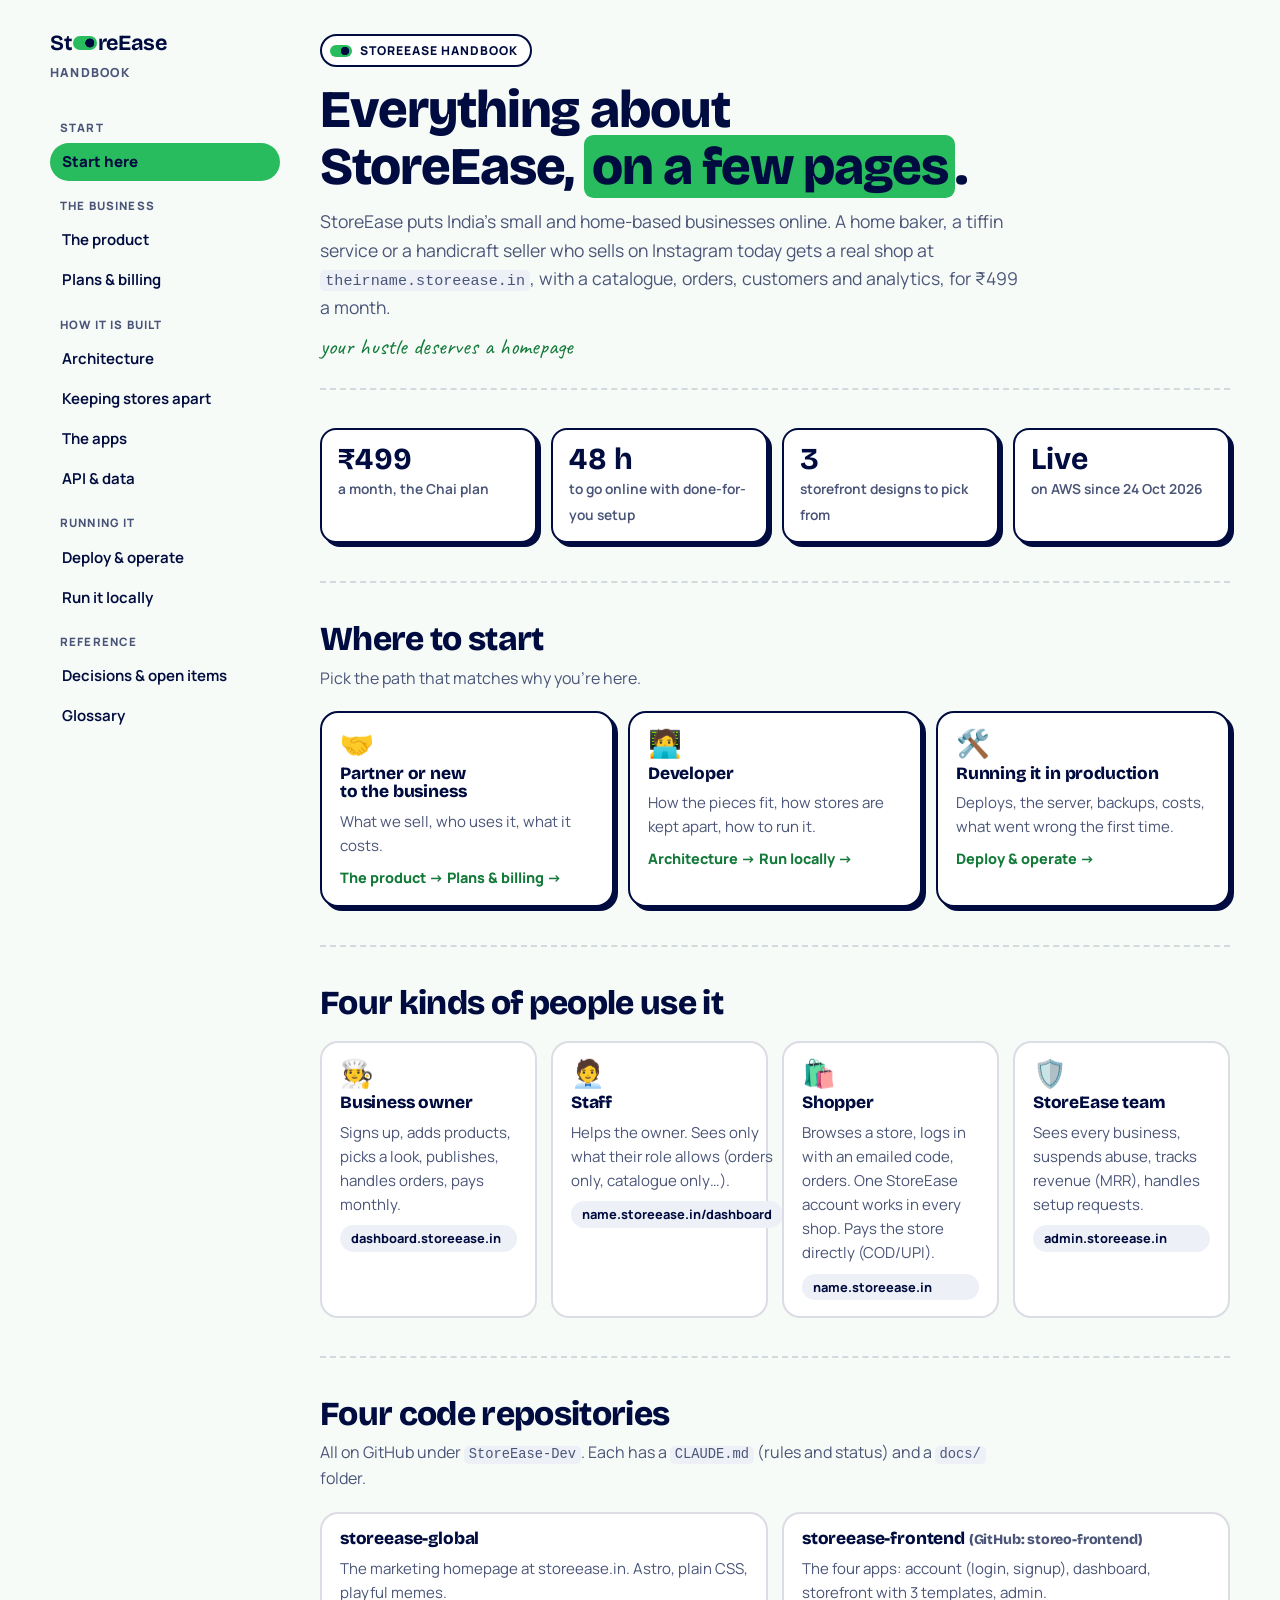
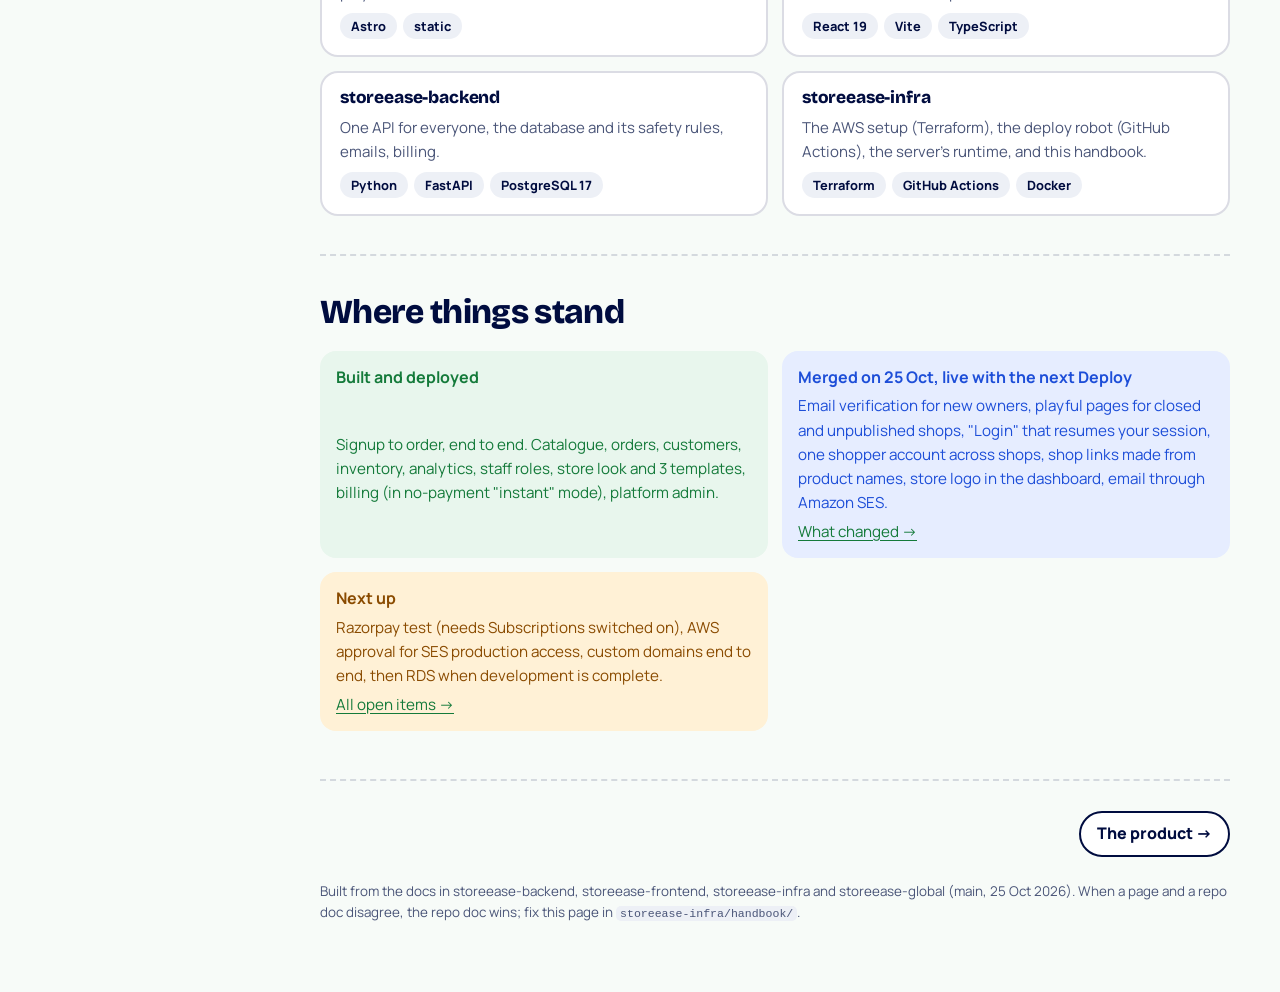
==== index.html @ 4b49fdd0 "StoreEase handbook for GitHub Pages" ====
<!doctype html>
<html lang="en-IN">
<head>
<meta name="robots" content="noindex, nofollow">
<meta charset="utf-8">
<meta name="viewport" content="width=device-width, initial-scale=1, viewport-fit=cover">
<title>StoreEase Handbook</title>
<meta name="claude:viewport-fit-sides" content="cover">
<link rel="preconnect" href="https://fonts.googleapis.com"><link rel="stylesheet" href="https://fonts.googleapis.com/css2?family=Bricolage+Grotesque:opsz,wght@12..96,800&family=Manrope:wght@400;500;600;700;800&family=Caveat:wght@700&display=swap">
<link rel="stylesheet" href="assets/handbook.css">
</head>
<body>
<div class="frame">
<aside class="side">
<a class="brand" href="index.html"><b>St<i></i>reEase</b><span>Handbook</span></a>
<nav class="nav" aria-label="Handbook pages">
<div class="grp">Start</div>
<a href="index.html" aria-current="page">Start here</a>
<div class="grp">The business</div>
<a href="product.html">The product</a>
<a href="pricing.html">Plans & billing</a>
<div class="grp">How it is built</div>
<a href="architecture.html">Architecture</a>
<a href="tenancy.html">Keeping stores apart</a>
<a href="apps.html">The apps</a>
<a href="backend.html">API & data</a>
<div class="grp">Running it</div>
<a href="deploy.html">Deploy & operate</a>
<a href="local.html">Run it locally</a>
<div class="grp">Reference</div>
<a href="decisions.html">Decisions & open items</a>
<a href="glossary.html">Glossary</a>
</nav>
</aside>
<main>
<header class="top">
  <span class="eyebrow">StoreEase handbook</span>
  <h1>Everything about StoreEase, <span class="hl">on a few pages</span>.</h1>
  <p class="lead">StoreEase puts India's small and home-based businesses online. A home baker, a tiffin service or a handicraft seller who sells on Instagram today gets a real shop at <code>theirname.storeease.in</code>, with a catalogue, orders, customers and analytics, for ₹499 a month.</p>
  <p class="script" style="margin-top:14px">your hustle deserves a homepage</p>
</header>

<section>
  <div class="grid g4">
    <div class="stat"><b>₹499</b><span>a month, the Chai plan</span></div>
    <div class="stat"><b>48 h</b><span>to go online with done-for-you setup</span></div>
    <div class="stat"><b>3</b><span>storefront designs to pick from</span></div>
    <div class="stat"><b>Live</b><span>on AWS since 24 Oct 2026</span></div>
  </div>
</section>

<section>
  <div class="sec-head"><h2>Where to start</h2><p>Pick the path that matches why you're here.</p></div>
  <div class="grid g3">
    <a class="card bold" href="product.html"><span class="ic">🤝</span><h3>Partner or new to the business</h3><p>What we sell, who uses it, what it costs.</p><span class="go">The product → Plans &amp; billing →</span></a>
    <a class="card bold" href="architecture.html"><span class="ic">🧑‍💻</span><h3>Developer</h3><p>How the pieces fit, how stores are kept apart, how to run it.</p><span class="go">Architecture → Run locally →</span></a>
    <a class="card bold" href="deploy.html"><span class="ic">🛠️</span><h3>Running it in production</h3><p>Deploys, the server, backups, costs, what went wrong the first time.</p><span class="go">Deploy &amp; operate →</span></a>
  </div>
</section>

<section>
  <div class="sec-head"><h2>Four kinds of people use it</h2></div>
  <div class="grid g4">
    <div class="card"><span class="ic">🧑‍🍳</span><h3>Business owner</h3><p>Signs up, adds products, picks a look, publishes, handles orders, pays monthly.</p><span class="chip">dashboard.storeease.in</span></div>
    <div class="card"><span class="ic">🧑‍💼</span><h3>Staff</h3><p>Helps the owner. Sees only what their role allows (orders only, catalogue only…).</p><span class="chip">name.storeease.in/dashboard</span></div>
    <div class="card"><span class="ic">🛍️</span><h3>Shopper</h3><p>Browses a store, logs in with an emailed code, orders. One StoreEase account works in every shop. Pays the store directly (COD/UPI).</p><span class="chip">name.storeease.in</span></div>
    <div class="card"><span class="ic">🛡️</span><h3>StoreEase team</h3><p>Sees every business, suspends abuse, tracks revenue (MRR), handles setup requests.</p><span class="chip">admin.storeease.in</span></div>
  </div>
</section>

<section>
  <div class="sec-head"><h2>Four code repositories</h2><p>All on GitHub under <code>StoreEase-Dev</code>. Each has a <code>CLAUDE.md</code> (rules and status) and a <code>docs/</code> folder.</p></div>
  <div class="grid g2">
    <div class="card"><h3>storeease-global</h3><p>The marketing homepage at storeease.in. Astro, plain CSS, playful memes.</p><div class="chips"><span class="chip">Astro</span><span class="chip">static</span></div></div>
    <div class="card"><h3>storeease-frontend <span class="muted small">(GitHub: storeo-frontend)</span></h3><p>The four apps: account (login, signup), dashboard, storefront with 3 templates, admin.</p><div class="chips"><span class="chip">React 19</span><span class="chip">Vite</span><span class="chip">TypeScript</span></div></div>
    <div class="card"><h3>storeease-backend</h3><p>One API for everyone, the database and its safety rules, emails, billing.</p><div class="chips"><span class="chip">Python</span><span class="chip">FastAPI</span><span class="chip">PostgreSQL 17</span></div></div>
    <div class="card"><h3>storeease-infra</h3><p>The AWS setup (Terraform), the deploy robot (GitHub Actions), the server's runtime, and this handbook.</p><div class="chips"><span class="chip">Terraform</span><span class="chip">GitHub Actions</span><span class="chip">Docker</span></div></div>
  </div>
</section>

<section>
  <div class="sec-head"><h2>Where things stand</h2></div>
  <div class="grid g2">
    <div class="callout ok"><b>Built and deployed</b>Signup to order, end to end. Catalogue, orders, customers, inventory, analytics, staff roles, store look and 3 templates, billing (in no-payment "instant" mode), platform admin.</div>
    <div class="callout info"><b>Merged on 25 Oct, live with the next Deploy</b>Email verification for new owners, playful pages for closed and unpublished shops, "Login" that resumes your session, one shopper account across shops, shop links made from product names, store logo in the dashboard, email through Amazon SES. <a href="decisions.html">What changed &rarr;</a></div>
    <div class="callout warn"><b>Next up</b>Razorpay test (needs Subscriptions switched on), AWS approval for SES production access, custom domains end to end, then RDS when development is complete. <a href="decisions.html">All open items →</a></div>
  </div>
</section>

<nav class="pager" aria-label="Next and previous page"><span></span><a href="product.html">The product →</a></nav>
<footer class="foot">Built from the docs in storeease-backend, storeease-frontend, storeease-infra and storeease-global (main, 25 Oct 2026). When a page and a repo doc disagree, the repo doc wins; fix this page in <code>storeease-infra/handbook/</code>.</footer>
</main>
</div>
</body>
</html>
---- assets/handbook.css ----
/* StoreEase Handbook. Layout: sticky page list on the left (top strip on phones), one reading column.
   Brand tokens copied from storeease-global/src/styles/tokens.css: ink, live green, mint, frost.
   Type: Bricolage Grotesque 800 (display), Manrope (body), Caveat (one accent line per page). */
:root{
  --ink:#000c3f; --green:#28bc5e; --green-text:#147a3a; --mint:#5fd37f;
  --bg:#f7fbf8; --paper:#ffffff; --fg:#000c3f; --muted:#4a5578; --line:rgb(0 12 63 / .14);
  --tint:#e8f6ed; --chip:#edf0f6; --shadow:#000c3f;
  --warn:#8a4b00; --warn-tint:#fff1d6; --danger:#b42318; --danger-tint:#fde8e6; --info:#1d4ed8; --info-tint:#e6edff;
  --font-display:'Bricolage Grotesque','Manrope',system-ui,sans-serif;
  --font-body:'Manrope',system-ui,-apple-system,'Segoe UI',sans-serif;
  --font-script:'Caveat','Segoe Print',cursive;
  --mono:ui-monospace,'Cascadia Mono',Consolas,monospace;
  color-scheme:light;
}
@media (prefers-color-scheme: dark){:root:not([data-theme="light"]){
  --bg:#050c2b; --paper:#0d1640; --fg:#eef4f0; --muted:#a9b3d1; --line:rgb(238 244 240 / .16);
  --tint:#0f3322; --chip:#1a2452; --shadow:#000000; --green-text:#5fd37f;
  --warn:#ffc46b; --warn-tint:#3a2a0c; --danger:#ff8a80; --danger-tint:#3d1512; --info:#93b0ff; --info-tint:#16245a; color-scheme:dark}}
:root[data-theme="dark"]{
  --bg:#050c2b; --paper:#0d1640; --fg:#eef4f0; --muted:#a9b3d1; --line:rgb(238 244 240 / .16);
  --tint:#0f3322; --chip:#1a2452; --shadow:#000000; --green-text:#5fd37f;
  --warn:#ffc46b; --warn-tint:#3a2a0c; --danger:#ff8a80; --danger-tint:#3d1512; --info:#93b0ff; --info-tint:#16245a; color-scheme:dark}

*{box-sizing:border-box}
html{scroll-padding-top:72px}
body{margin:0;background:var(--bg);color:var(--fg);font-family:var(--font-body);font-size:16px;line-height:1.6;
  padding-left:max(16px,env(safe-area-inset-left,0px));padding-right:max(16px,env(safe-area-inset-right,0px))}
h1,h2,h3{font-family:var(--font-display);font-weight:800;letter-spacing:-.02em;line-height:1.08;text-wrap:balance;margin:0}
h1{font-size:clamp(2rem,1.3rem + 3vw,3.3rem)}
h2{font-size:clamp(1.5rem,1.15rem + 1.4vw,2.1rem)}
h3{font-size:1.08rem;letter-spacing:-.01em}
p{margin:0}
a{color:var(--green-text);text-underline-offset:3px}
code{font-family:var(--mono);font-size:.86em;background:var(--chip);padding:.1em .35em;border-radius:5px;overflow-wrap:anywhere}
pre{margin:0;background:var(--chip);border-radius:12px;padding:12px 14px;overflow-x:auto;font-family:var(--mono);font-size:.84rem;line-height:1.55}
pre code{background:none;padding:0}
:focus-visible{outline:3px solid var(--info);outline-offset:2px;border-radius:6px}

/* frame */
.frame{max-width:1180px;margin:0 auto;display:grid;grid-template-columns:230px minmax(0,1fr);gap:40px}
.side{position:sticky;top:0;align-self:start;height:100vh;overflow-y:auto;padding-block:26px 30px}
.brand{display:flex;flex-direction:column;gap:2px;text-decoration:none;color:var(--fg);margin-bottom:22px}
.brand b{font-family:var(--font-display);font-size:1.35rem;letter-spacing:-.02em}
.brand b i{font-style:normal;display:inline-block;width:1.15em;height:.62em;border-radius:999px;background:var(--green) radial-gradient(circle at 70% 50%,var(--ink) 0 .2em,transparent .22em);vertical-align:.02em;margin:0 .02em}
.brand span{font-size:.78rem;font-weight:800;letter-spacing:.1em;text-transform:uppercase;color:var(--muted)}
.nav{display:grid;gap:2px}
.nav .grp{font-size:.72rem;font-weight:800;letter-spacing:.1em;text-transform:uppercase;color:var(--muted);margin:14px 0 4px 10px}
.nav a{display:block;text-decoration:none;color:var(--fg);font-weight:650;font-size:.94rem;padding:7px 12px;border-radius:999px}
.nav a:hover{background:var(--tint)}
.nav a[aria-current="page"]{background:var(--green);color:var(--ink);font-weight:800}
main{padding-block:34px 70px;min-width:0}
@media (max-width:980px){
  .frame{grid-template-columns:1fr;gap:0}
  .side{position:sticky;top:env(safe-area-inset-top,0px);height:auto;z-index:5;background:var(--bg);padding-block:10px;border-bottom:2px solid var(--line);
    display:flex;align-items:center;gap:14px;overflow-x:auto;scrollbar-width:none;margin-inline:calc(-1 * max(16px,env(safe-area-inset-left,0px)));padding-inline:16px}
  .brand{margin:0;flex:none}
  .brand span{display:none}
  .nav{display:flex;gap:6px;flex:none}
  .nav .grp{display:none}
  .nav a{white-space:nowrap;border:2px solid var(--line)}
  body::before{content:"";position:fixed;inset:0 0 auto;height:env(safe-area-inset-top,0px);z-index:10;background:var(--bg)}
}

/* page parts */
.eyebrow{display:inline-flex;align-items:center;gap:8px;padding:5px 12px 5px 8px;border:2px solid var(--fg);border-radius:999px;font-size:.76rem;font-weight:800;letter-spacing:.08em;text-transform:uppercase;background:var(--paper);margin-bottom:14px}
.eyebrow::before{content:"";width:22px;height:12px;border-radius:999px;background:var(--green) radial-gradient(circle at 15px 6px,var(--ink) 0 4px,transparent 4.5px)}
.hl{background:var(--green);color:var(--ink);padding:0 .14em;border-radius:.18em;-webkit-box-decoration-break:clone;box-decoration-break:clone}
.script{font-family:var(--font-script);color:var(--green-text);font-size:1.45em;line-height:1}
.lead{font-size:1.1rem;color:var(--muted);max-width:64ch;margin-top:12px}
.muted{color:var(--muted)}
.small{font-size:.88rem}
section{padding-block:38px;border-top:2px dashed var(--line)}
header.top{padding-bottom:30px}
.sec-head{display:grid;gap:8px;margin-bottom:20px;max-width:70ch}
.sec-head p{color:var(--muted)}
.prose{max-width:68ch;display:grid;gap:12px}
.prose ul{margin:0;padding-left:20px;display:grid;gap:6px}

/* grids & cards */
.grid{display:grid;gap:14px}
.g2{grid-template-columns:repeat(2,minmax(0,1fr))}
.g3{grid-template-columns:repeat(3,minmax(0,1fr))}
.g4{grid-template-columns:repeat(4,minmax(0,1fr))}
@media (max-width:860px){.g3,.g4{grid-template-columns:repeat(2,minmax(0,1fr))}}
@media (max-width:560px){.g2,.g3,.g4{grid-template-columns:1fr}}
.card{background:var(--paper);border:2px solid var(--line);border-radius:18px;padding:16px 18px;display:grid;gap:8px;align-content:start;min-width:0}
.card p,.card li{color:var(--muted);font-size:.94rem}
.card ul{margin:0;padding-left:18px;display:grid;gap:4px}
.card .ic{font-size:1.7rem;line-height:1}
.card.bold{border-color:var(--fg);box-shadow:4px 4px 0 var(--shadow)}
.card.green{background:var(--tint);border-color:var(--green-text)}
a.card{text-decoration:none;color:var(--fg);transition:transform .15s,box-shadow .15s}
a.card:hover{transform:translate(-2px,-2px);box-shadow:5px 5px 0 var(--shadow);border-color:var(--fg)}
a.card .go{font-weight:800;color:var(--green-text);font-size:.9rem}
.stat{background:var(--paper);border:2px solid var(--fg);border-radius:16px;padding:14px 16px;box-shadow:4px 4px 0 var(--shadow)}
.stat b{display:block;font-family:var(--font-display);font-size:1.9rem;line-height:1.05;font-variant-numeric:tabular-nums}
.stat span{font-size:.86rem;color:var(--muted);font-weight:650}

/* chips */
.chips{display:flex;flex-wrap:wrap;gap:6px}
.chip{display:inline-flex;align-items:center;gap:6px;padding:3px 11px;border-radius:999px;font-size:.8rem;font-weight:750;background:var(--chip);color:var(--fg);white-space:nowrap}
.c-ok{background:var(--tint);color:var(--green-text)}
.c-warn{background:var(--warn-tint);color:var(--warn)}
.c-bad{background:var(--danger-tint);color:var(--danger)}
.c-info{background:var(--info-tint);color:var(--info)}

/* callouts */
.callout{border-radius:16px;padding:14px 16px;display:grid;gap:4px;font-size:.95rem;max-width:72ch}
.callout b{font-size:1rem}
.callout.warn{background:var(--warn-tint);color:var(--warn)}
.callout.bad{background:var(--danger-tint);color:var(--danger)}
.callout.info{background:var(--info-tint);color:var(--info)}
.callout.ok{background:var(--tint);color:var(--green-text)}

/* tables */
.tbl{overflow-x:auto;border:2px solid var(--line);border-radius:16px;background:var(--paper)}
table{border-collapse:collapse;width:100%;font-size:.92rem}
th,td{text-align:left;padding:10px 14px;border-bottom:1px solid var(--line);vertical-align:top}
th{font-size:.76rem;letter-spacing:.06em;text-transform:uppercase;color:var(--muted);background:var(--bg)}
tr:last-child td{border-bottom:0}
td.num{font-variant-numeric:tabular-nums;text-align:right;white-space:nowrap}

/* flows (CSS diagrams that wrap on phones) */
.flow{display:flex;flex-wrap:wrap;align-items:stretch;gap:8px}
.flow .step{flex:1 1 140px;background:var(--paper);border:2px solid var(--fg);border-radius:14px;padding:10px 12px;display:grid;gap:3px;align-content:start;min-width:0}
.flow .step b{font-size:.95rem}
.flow .step span{font-size:.84rem;color:var(--muted)}
.flow .step.g{background:var(--tint);border-color:var(--green-text)}
.flow .step.w{background:var(--warn-tint);border-color:var(--warn)}
.flow .step.r{background:var(--danger-tint);border-color:var(--danger)}
.flow .arr{align-self:center;font-weight:800;color:var(--muted);flex:none}
@media (max-width:560px){.flow{flex-direction:column}.flow .arr{transform:rotate(90deg);align-self:center}}
.n{display:inline-grid;place-items:center;width:24px;height:24px;border-radius:50%;background:var(--ink);color:#f7fbf8;font-size:.78rem;font-weight:800;flex:none}
:root[data-theme="dark"] .n{background:var(--green);color:var(--ink)}
@media (prefers-color-scheme: dark){:root:not([data-theme="light"]) .n{background:var(--green);color:var(--ink)}}

/* figures */
.fig{margin:0;background:var(--paper);border:2px solid var(--line);border-radius:20px;padding:16px;overflow-x:auto}
.fig svg{display:block;width:100%;height:auto}
.fig svg.wide{min-width:720px}
.fig figcaption{font-size:.86rem;color:var(--muted);margin-top:10px}
.fig img{display:block;width:100%;height:auto;border-radius:10px;border:1px solid var(--line)}
svg text{font-family:var(--font-body);fill:var(--fg)}
svg .t-h{font-family:var(--font-display);font-weight:800;font-size:15px}
svg .t-s{font-size:11.5px;fill:var(--muted)}
svg .t-xs{font-size:10.5px;fill:var(--muted)}
svg .t-b{font-weight:800;font-size:13px}
svg .box{fill:var(--paper);stroke:var(--fg);stroke-width:2}
svg .box-g{fill:var(--tint);stroke:var(--green-text);stroke-width:2}
svg .box-i{fill:var(--info-tint);stroke:var(--info);stroke-width:2}
svg .box-w{fill:var(--warn-tint);stroke:var(--warn);stroke-width:2}
svg .box-r{fill:var(--danger-tint);stroke:var(--danger);stroke-width:2}
svg .zone{fill:none;stroke:var(--muted);stroke-width:1.5;stroke-dasharray:6 5}
svg .wire{stroke:var(--fg);stroke-width:2;fill:none}
svg .wire-g{stroke:var(--green);stroke-width:3;fill:none}
svg .wire-d{stroke:var(--muted);stroke-width:1.5;fill:none;stroke-dasharray:4 4}
svg .arrow{fill:var(--fg)} svg .arrow-g{fill:var(--green)} svg .arrow-m{fill:var(--muted)}
svg .pill{fill:var(--chip)} svg .track{fill:var(--green)} svg .ink{fill:#000c3f}

/* bars */
.bars{display:grid;gap:8px;max-width:720px}
.bar{display:grid;grid-template-columns:190px minmax(0,1fr) 40px;gap:12px;align-items:center;font-size:.92rem}
.bar .t{height:16px;background:var(--chip);border-radius:999px;overflow:hidden}
.bar .t i{display:block;height:100%;background:var(--green);border-radius:999px}
.bar b{font-variant-numeric:tabular-nums;text-align:right}
@media (max-width:520px){.bar{grid-template-columns:1fr 40px}.bar .t{grid-column:1/-1;order:3}}

/* swatches */
.sw{display:grid;grid-template-columns:repeat(auto-fill,minmax(150px,1fr));gap:12px}
.sw div{border:2px solid var(--line);border-radius:16px;overflow:hidden;background:var(--paper)}
.sw i{display:block;height:64px}
.sw p{padding:8px 12px;font-size:.84rem;color:var(--muted)}
.sw p b{display:block;color:var(--fg);font-size:.92rem}

/* pager */
.pager{display:flex;justify-content:space-between;gap:12px;flex-wrap:wrap;padding-top:30px;border-top:2px dashed var(--line);margin-top:10px}
.pager a{text-decoration:none;font-weight:800;border:2px solid var(--fg);border-radius:999px;padding:8px 16px;color:var(--fg);background:var(--paper)}
.pager a:hover{background:var(--green);color:var(--ink)}
footer.foot{margin-top:24px;font-size:.84rem;color:var(--muted)}
@media (prefers-reduced-motion:reduce){*{transition:none!important}}
/* phones: wide tables scroll inside their box instead of squeezing code letter by letter */
.tbl table:has(thead){min-width:620px}
td code{overflow-wrap:normal;white-space:nowrap}
.tbl table:not(:has(thead)) td:first-child{width:30%;min-width:120px}
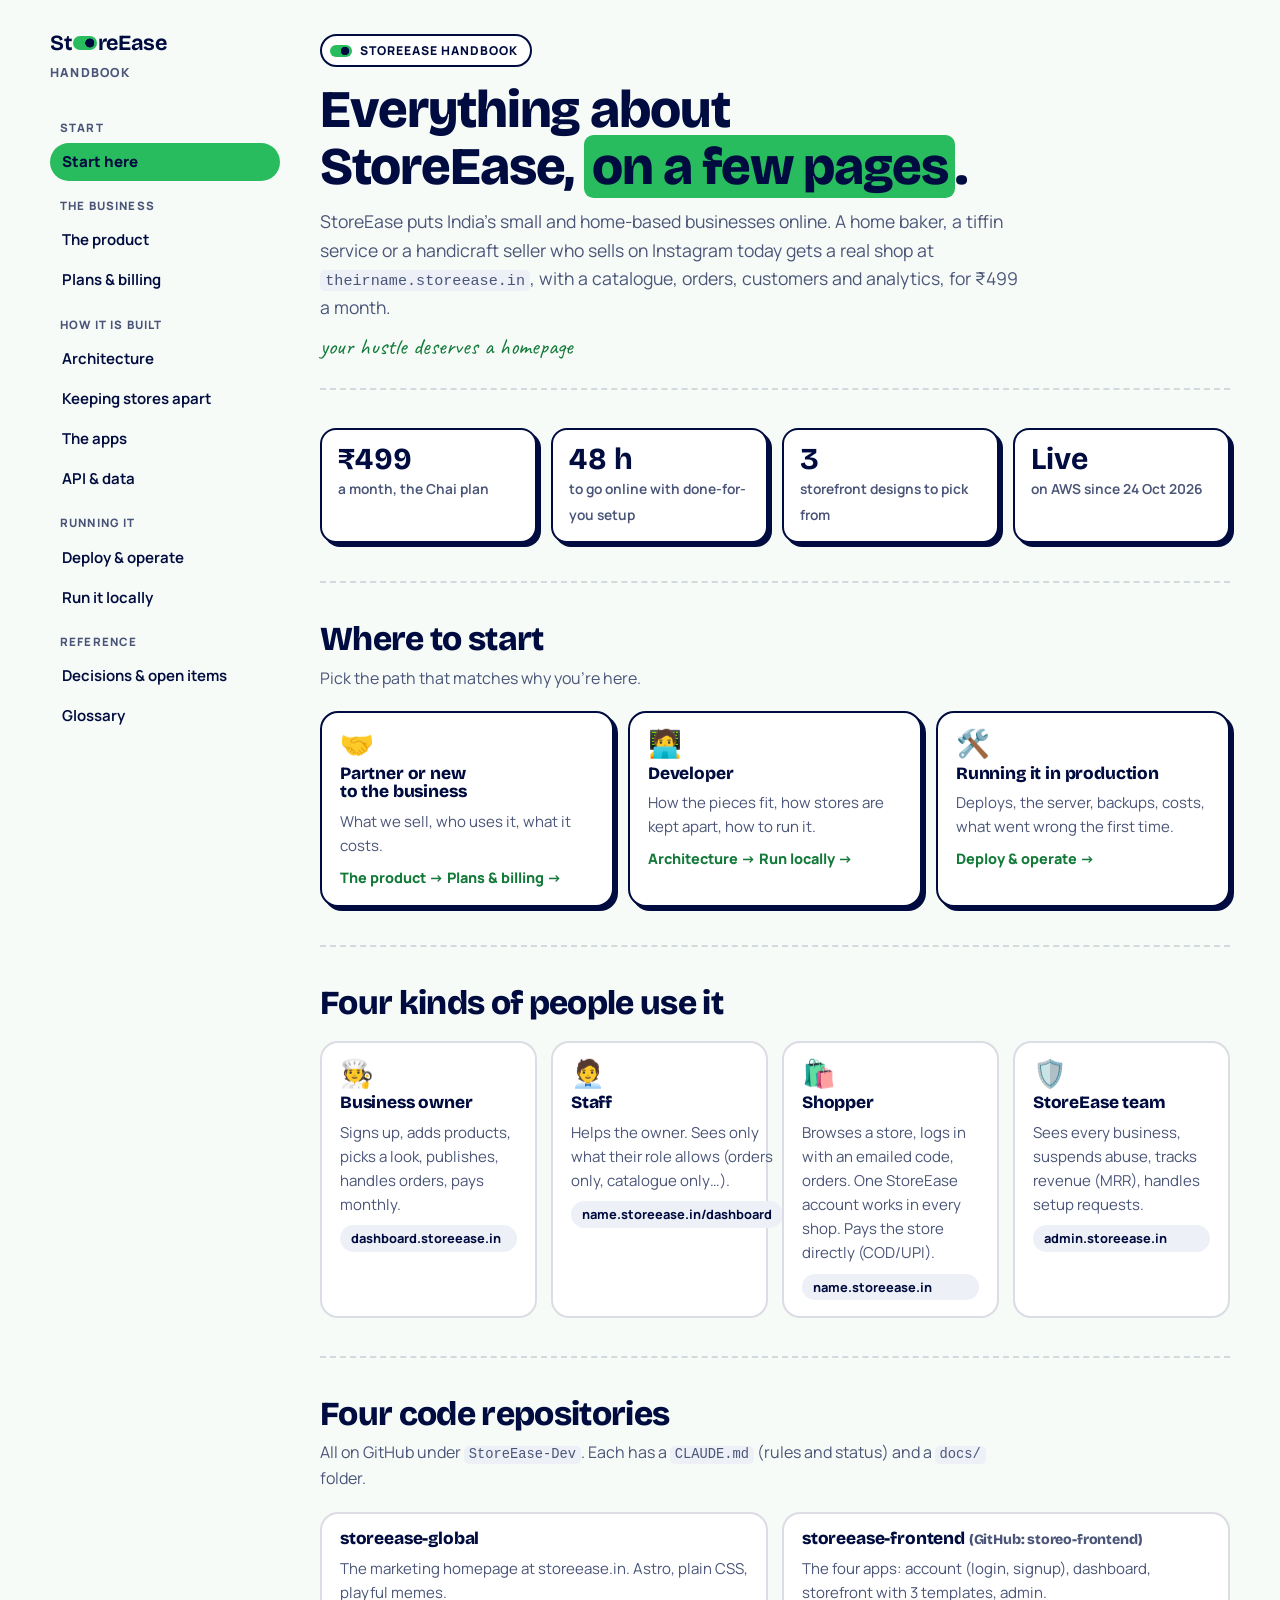
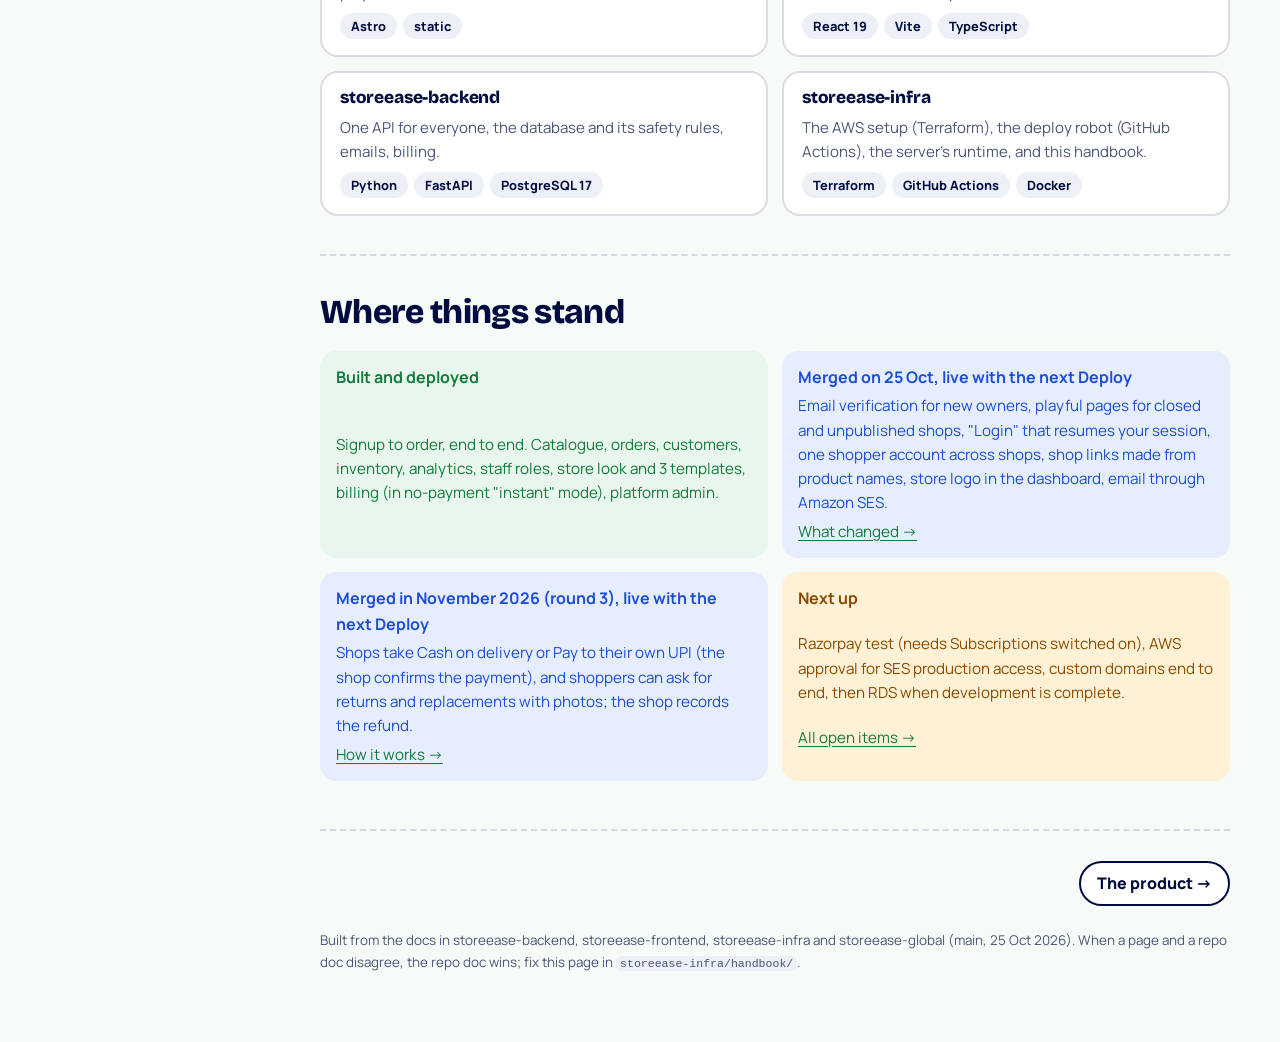
==== commit cc97acb5: "Handbook: round 3 (shop payments, returns and replacements, private bucket, Razorpay go-live) Co-Aut" ====
--- a/index.html
+++ b/index.html
@@ -83,6 +83,7 @@
   <div class="grid g2">
     <div class="callout ok"><b>Built and deployed</b>Signup to order, end to end. Catalogue, orders, customers, inventory, analytics, staff roles, store look and 3 templates, billing (in no-payment "instant" mode), platform admin.</div>
     <div class="callout info"><b>Merged on 25 Oct, live with the next Deploy</b>Email verification for new owners, playful pages for closed and unpublished shops, "Login" that resumes your session, one shopper account across shops, shop links made from product names, store logo in the dashboard, email through Amazon SES. <a href="decisions.html">What changed &rarr;</a></div>
+    <div class="callout info"><b>Merged in November 2026 (round 3), live with the next Deploy</b>Shops take Cash on delivery or Pay to their own UPI (the shop confirms the payment), and shoppers can ask for returns and replacements with photos; the shop records the refund. <a href="product.html">How it works &rarr;</a></div>
     <div class="callout warn"><b>Next up</b>Razorpay test (needs Subscriptions switched on), AWS approval for SES production access, custom domains end to end, then RDS when development is complete. <a href="decisions.html">All open items →</a></div>
   </div>
 </section>
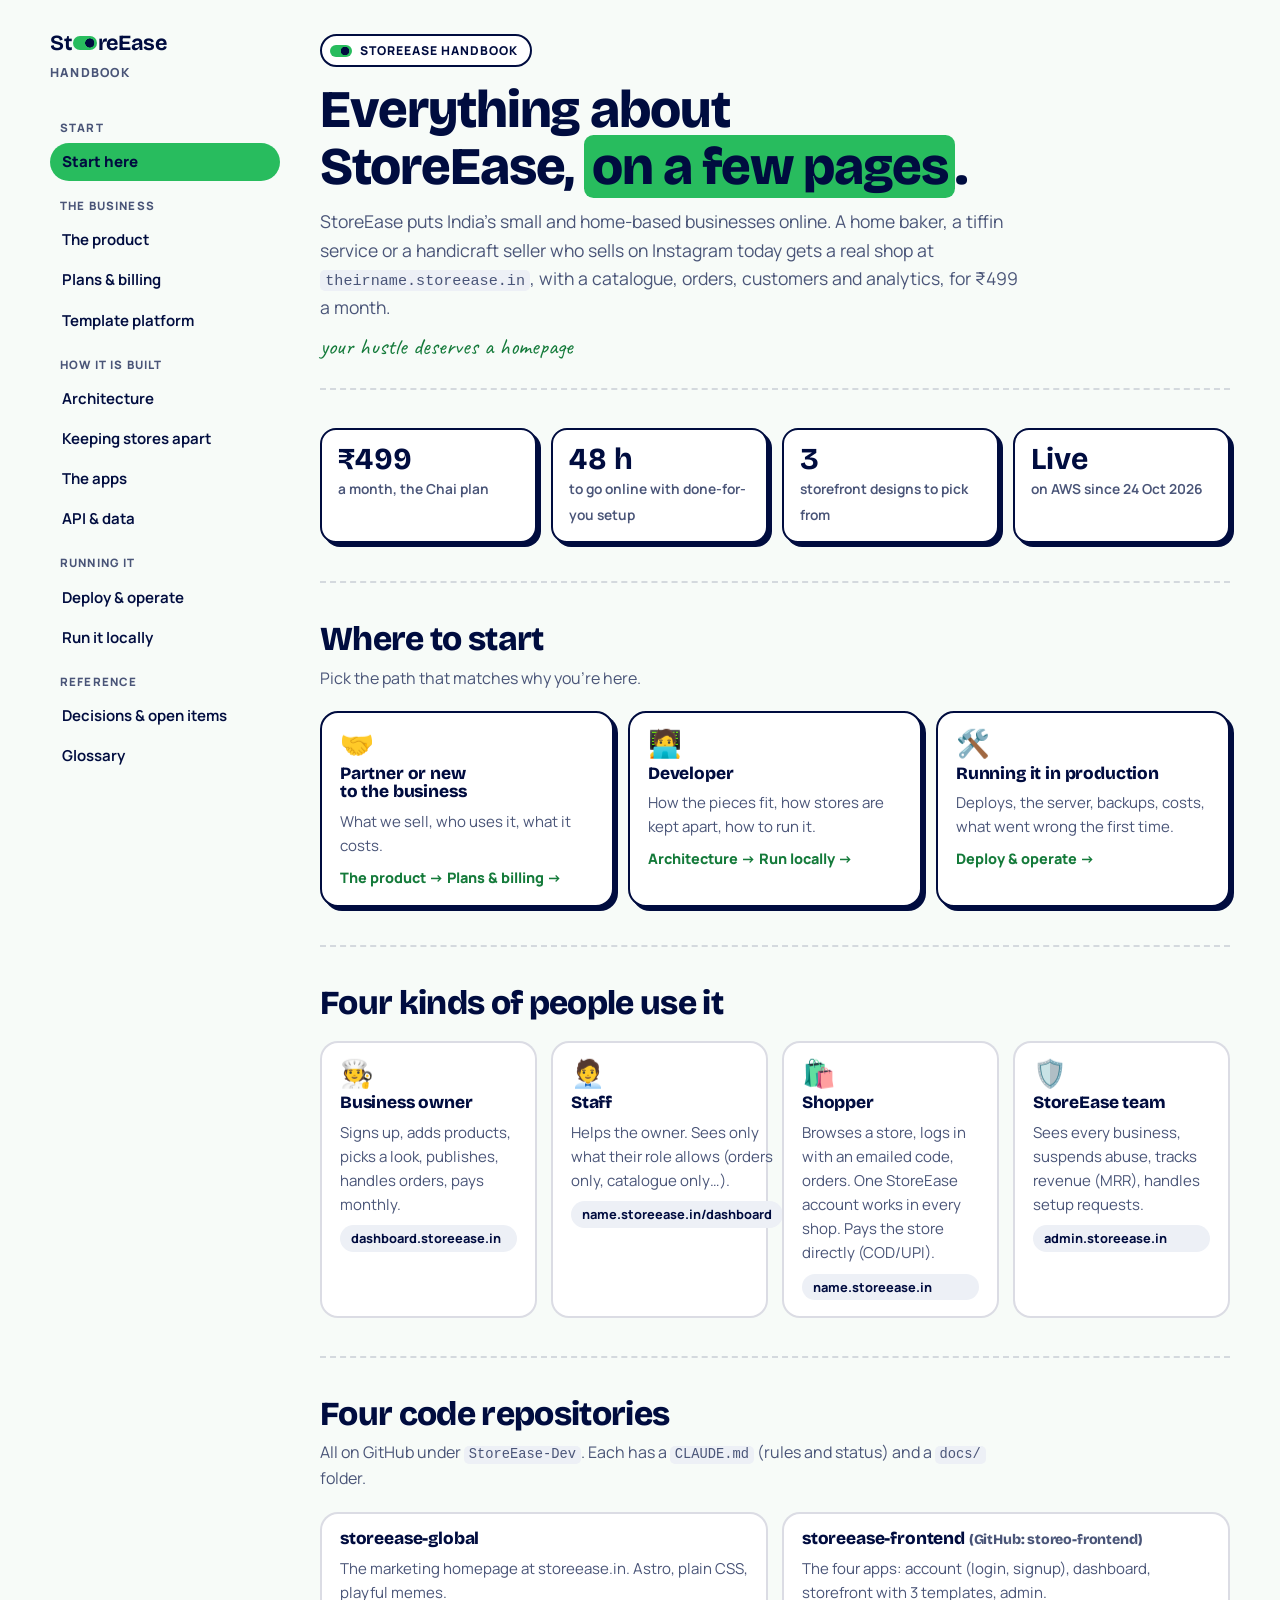
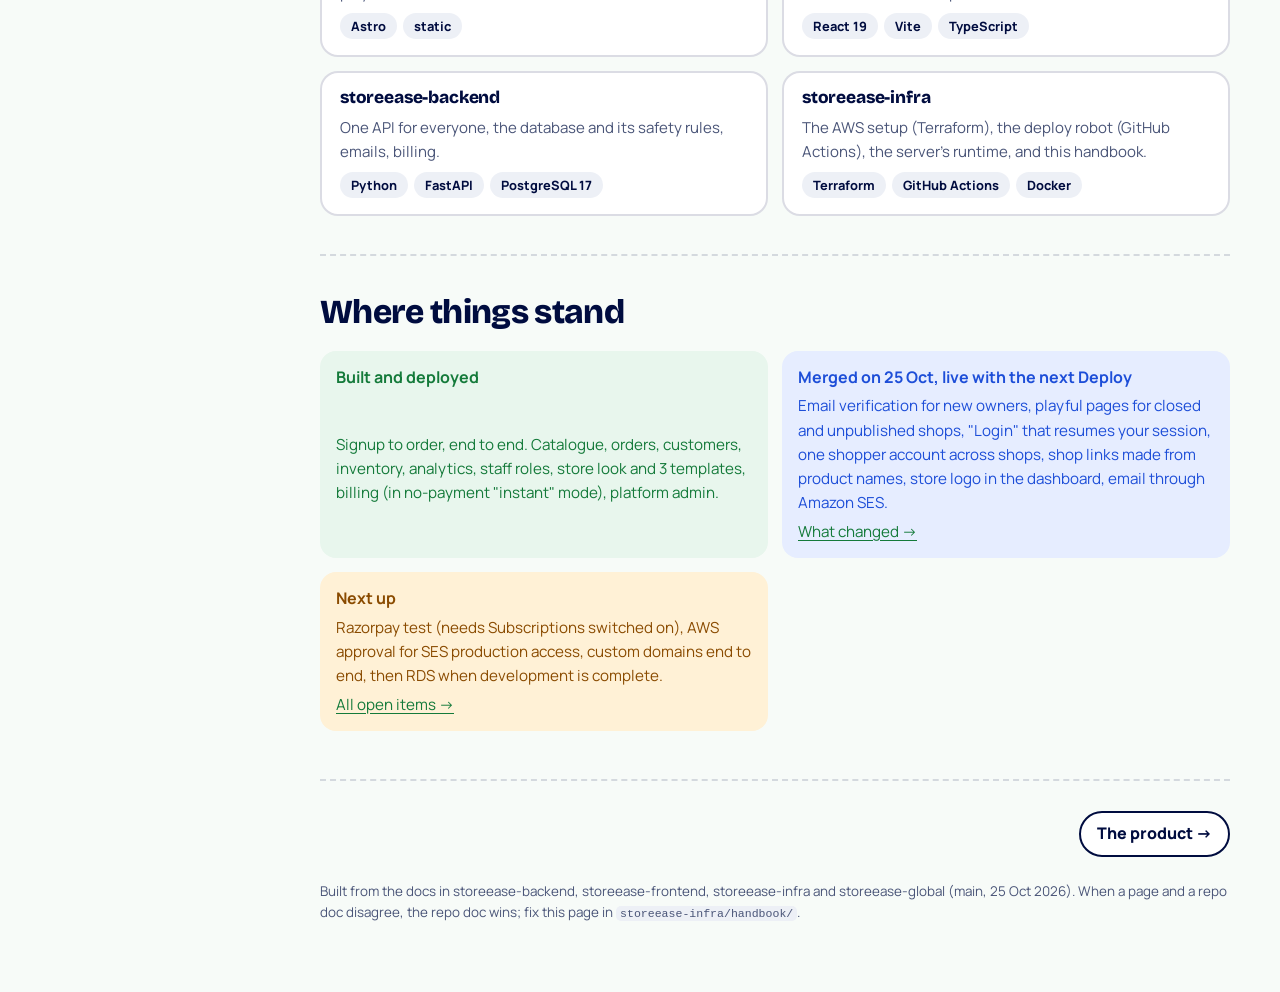
==== commit 92f9a34e: "Template platform page (planned) New page template-platform.html: the plan for partners with working" ====
--- a/index.html
+++ b/index.html
@@ -19,6 +19,7 @@
 <div class="grp">The business</div>
 <a href="product.html">The product</a>
 <a href="pricing.html">Plans & billing</a>
+<a href="template-platform.html">Template platform</a>
 <div class="grp">How it is built</div>
 <a href="architecture.html">Architecture</a>
 <a href="tenancy.html">Keeping stores apart</a>
@@ -83,7 +84,6 @@
   <div class="grid g2">
     <div class="callout ok"><b>Built and deployed</b>Signup to order, end to end. Catalogue, orders, customers, inventory, analytics, staff roles, store look and 3 templates, billing (in no-payment "instant" mode), platform admin.</div>
     <div class="callout info"><b>Merged on 25 Oct, live with the next Deploy</b>Email verification for new owners, playful pages for closed and unpublished shops, "Login" that resumes your session, one shopper account across shops, shop links made from product names, store logo in the dashboard, email through Amazon SES. <a href="decisions.html">What changed &rarr;</a></div>
-    <div class="callout info"><b>Merged in November 2026 (round 3), live with the next Deploy</b>Shops take Cash on delivery or Pay to their own UPI (the shop confirms the payment), and shoppers can ask for returns and replacements with photos; the shop records the refund. <a href="product.html">How it works &rarr;</a></div>
     <div class="callout warn"><b>Next up</b>Razorpay test (needs Subscriptions switched on), AWS approval for SES production access, custom domains end to end, then RDS when development is complete. <a href="decisions.html">All open items →</a></div>
   </div>
 </section>
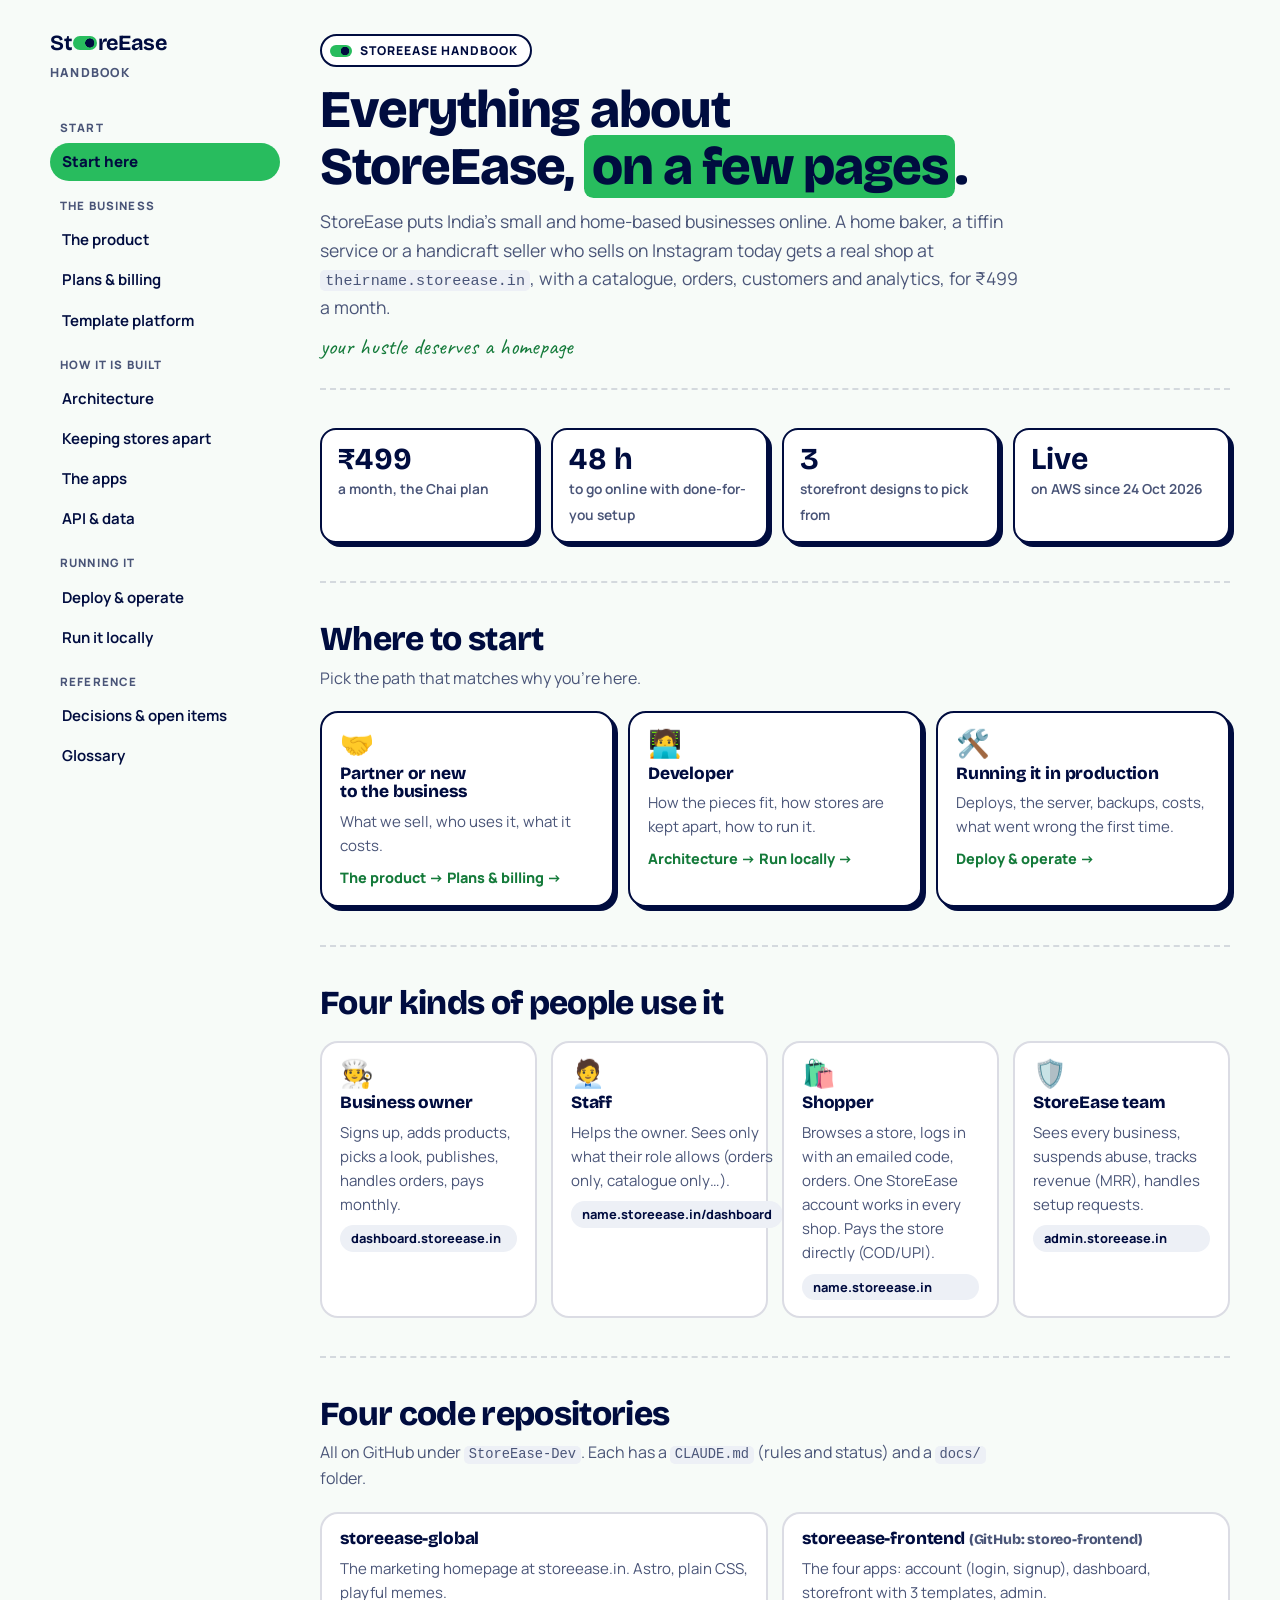
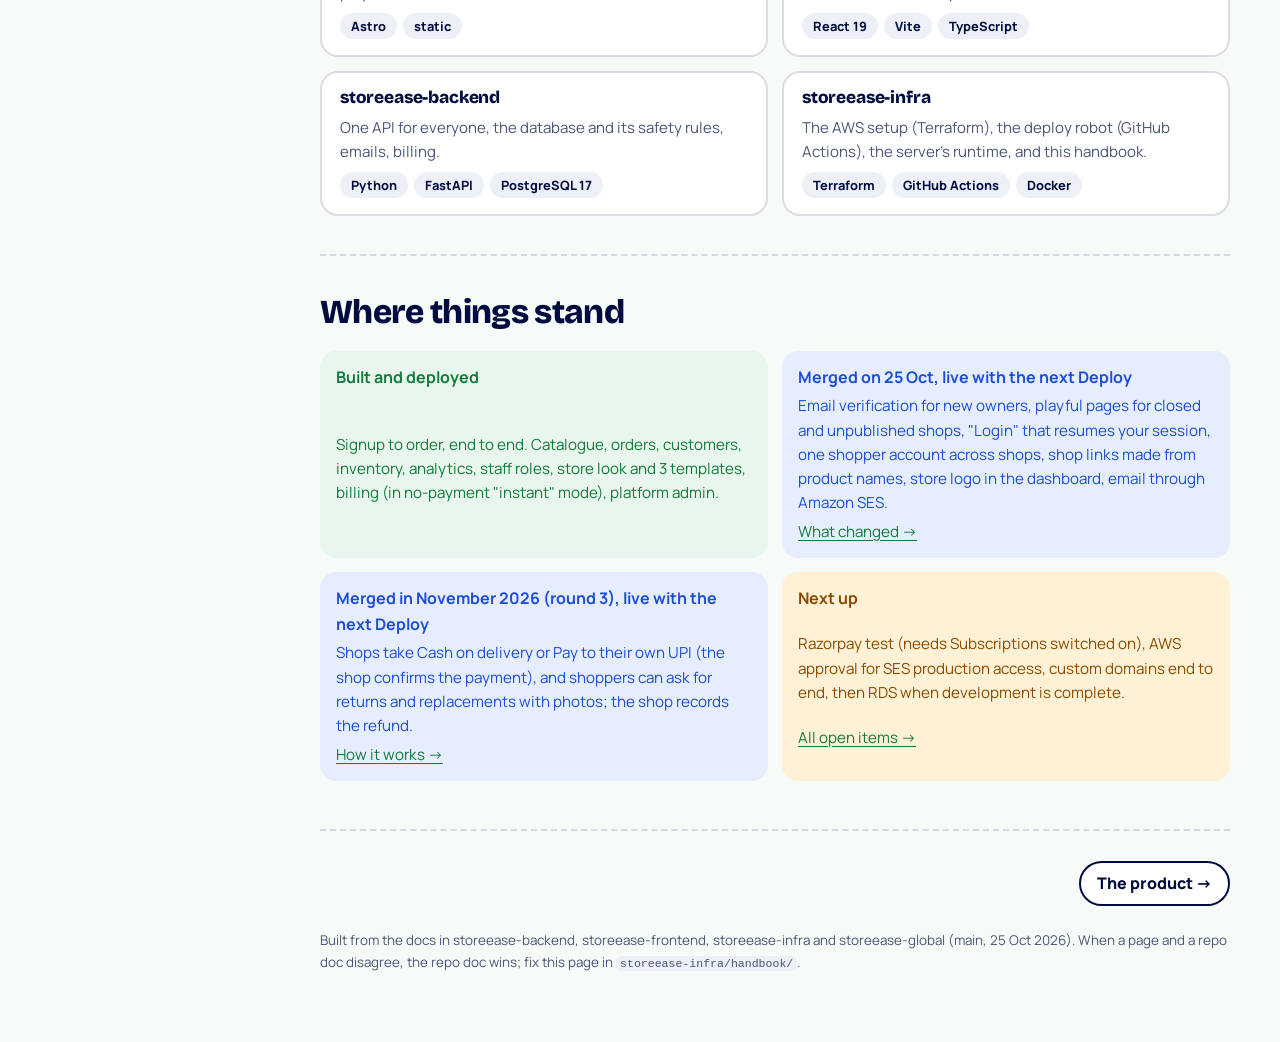
==== commit ce229183: "Merge pull request #9 from StoreEase-Dev/docs/template-platform Template platform page (planned)" ====
--- a/index.html
+++ b/index.html
@@ -84,6 +84,7 @@
   <div class="grid g2">
     <div class="callout ok"><b>Built and deployed</b>Signup to order, end to end. Catalogue, orders, customers, inventory, analytics, staff roles, store look and 3 templates, billing (in no-payment "instant" mode), platform admin.</div>
     <div class="callout info"><b>Merged on 25 Oct, live with the next Deploy</b>Email verification for new owners, playful pages for closed and unpublished shops, "Login" that resumes your session, one shopper account across shops, shop links made from product names, store logo in the dashboard, email through Amazon SES. <a href="decisions.html">What changed &rarr;</a></div>
+    <div class="callout info"><b>Merged in November 2026 (round 3), live with the next Deploy</b>Shops take Cash on delivery or Pay to their own UPI (the shop confirms the payment), and shoppers can ask for returns and replacements with photos; the shop records the refund. <a href="product.html">How it works &rarr;</a></div>
     <div class="callout warn"><b>Next up</b>Razorpay test (needs Subscriptions switched on), AWS approval for SES production access, custom domains end to end, then RDS when development is complete. <a href="decisions.html">All open items →</a></div>
   </div>
 </section>
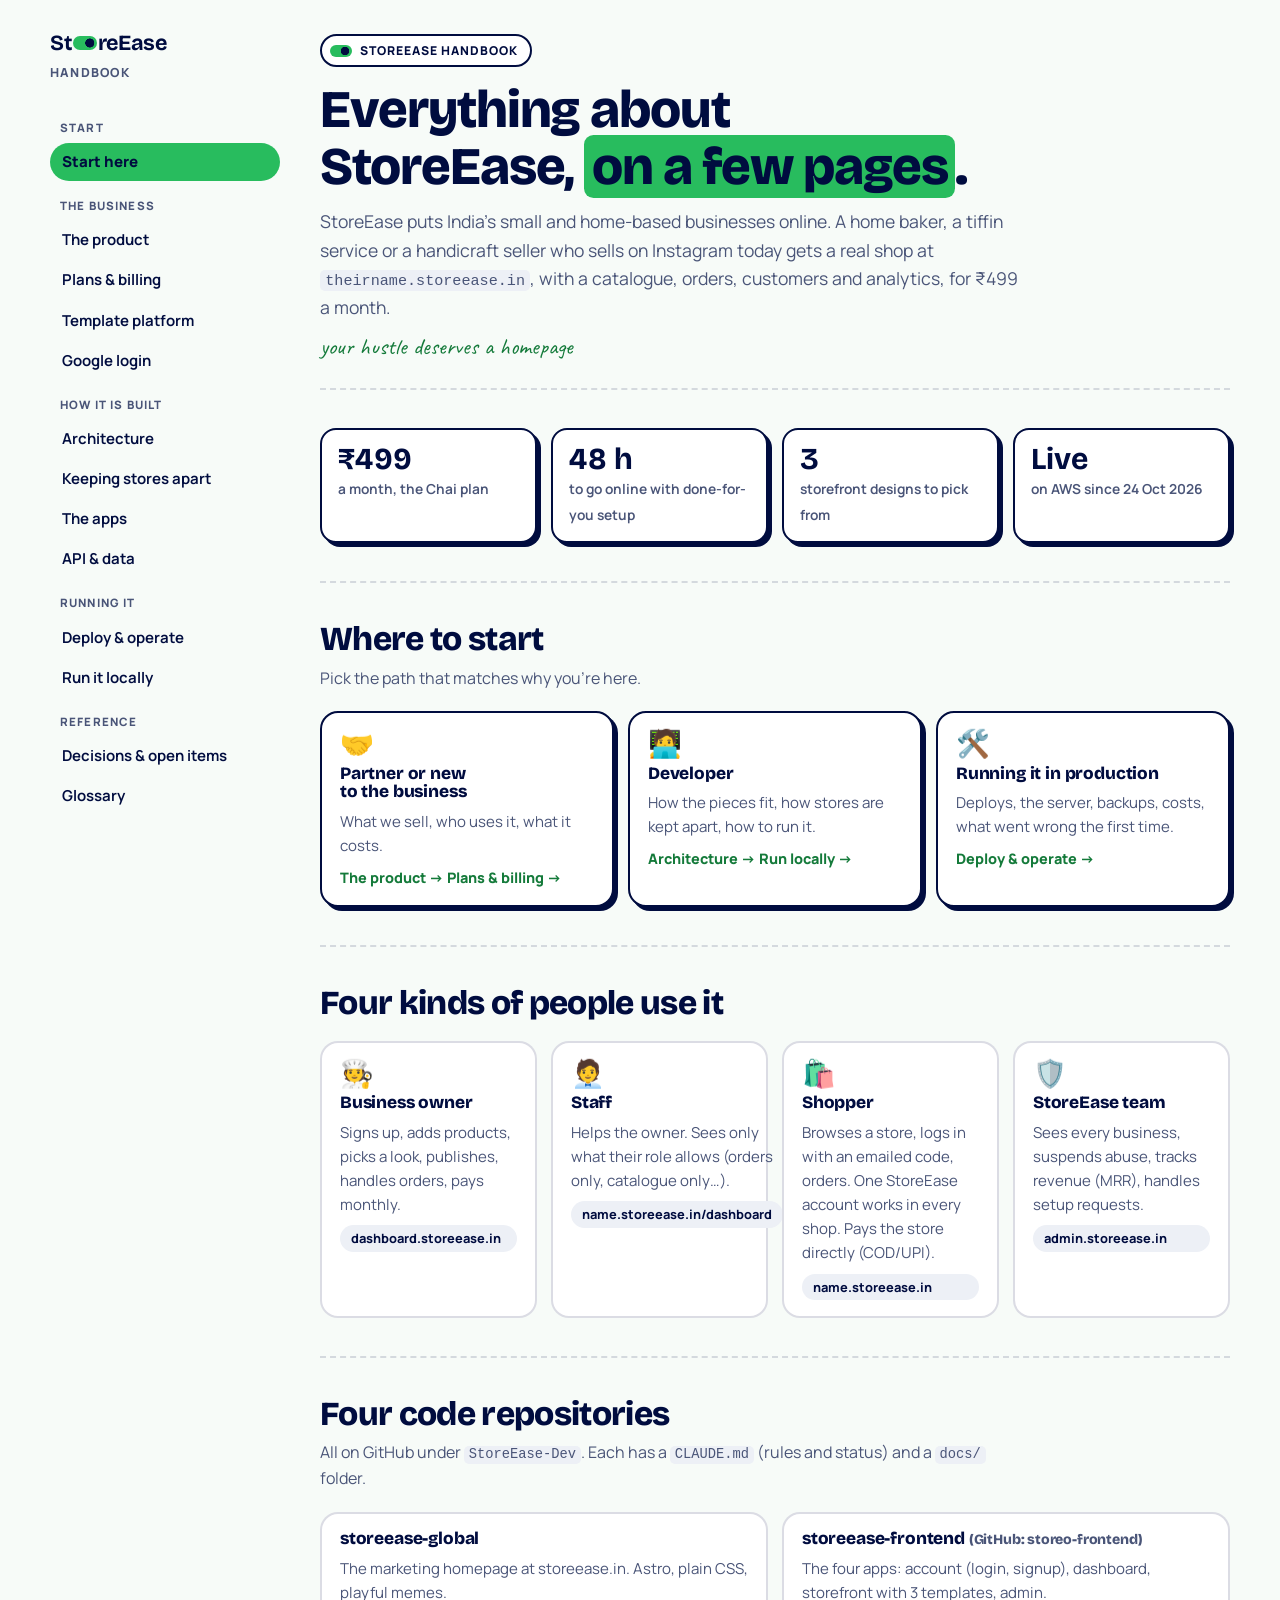
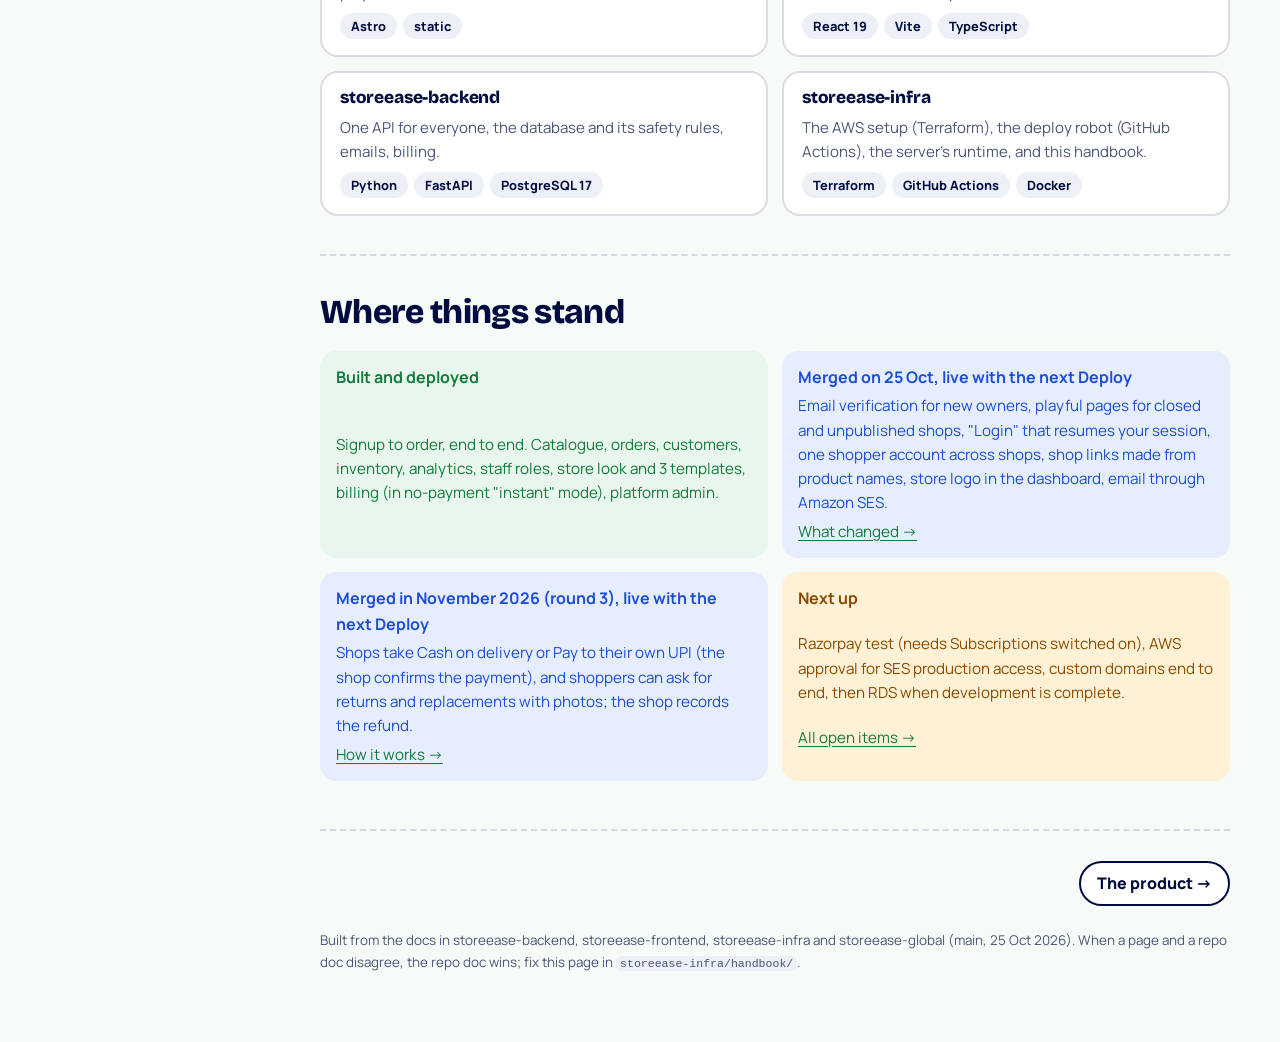
==== commit 23ac3567: "Google login page (planned) New page google-login.html: Continue with Google for owners and staff, w" ====
--- a/index.html
+++ b/index.html
@@ -20,6 +20,7 @@
 <a href="product.html">The product</a>
 <a href="pricing.html">Plans & billing</a>
 <a href="template-platform.html">Template platform</a>
+<a href="google-login.html">Google login</a>
 <div class="grp">How it is built</div>
 <a href="architecture.html">Architecture</a>
 <a href="tenancy.html">Keeping stores apart</a>
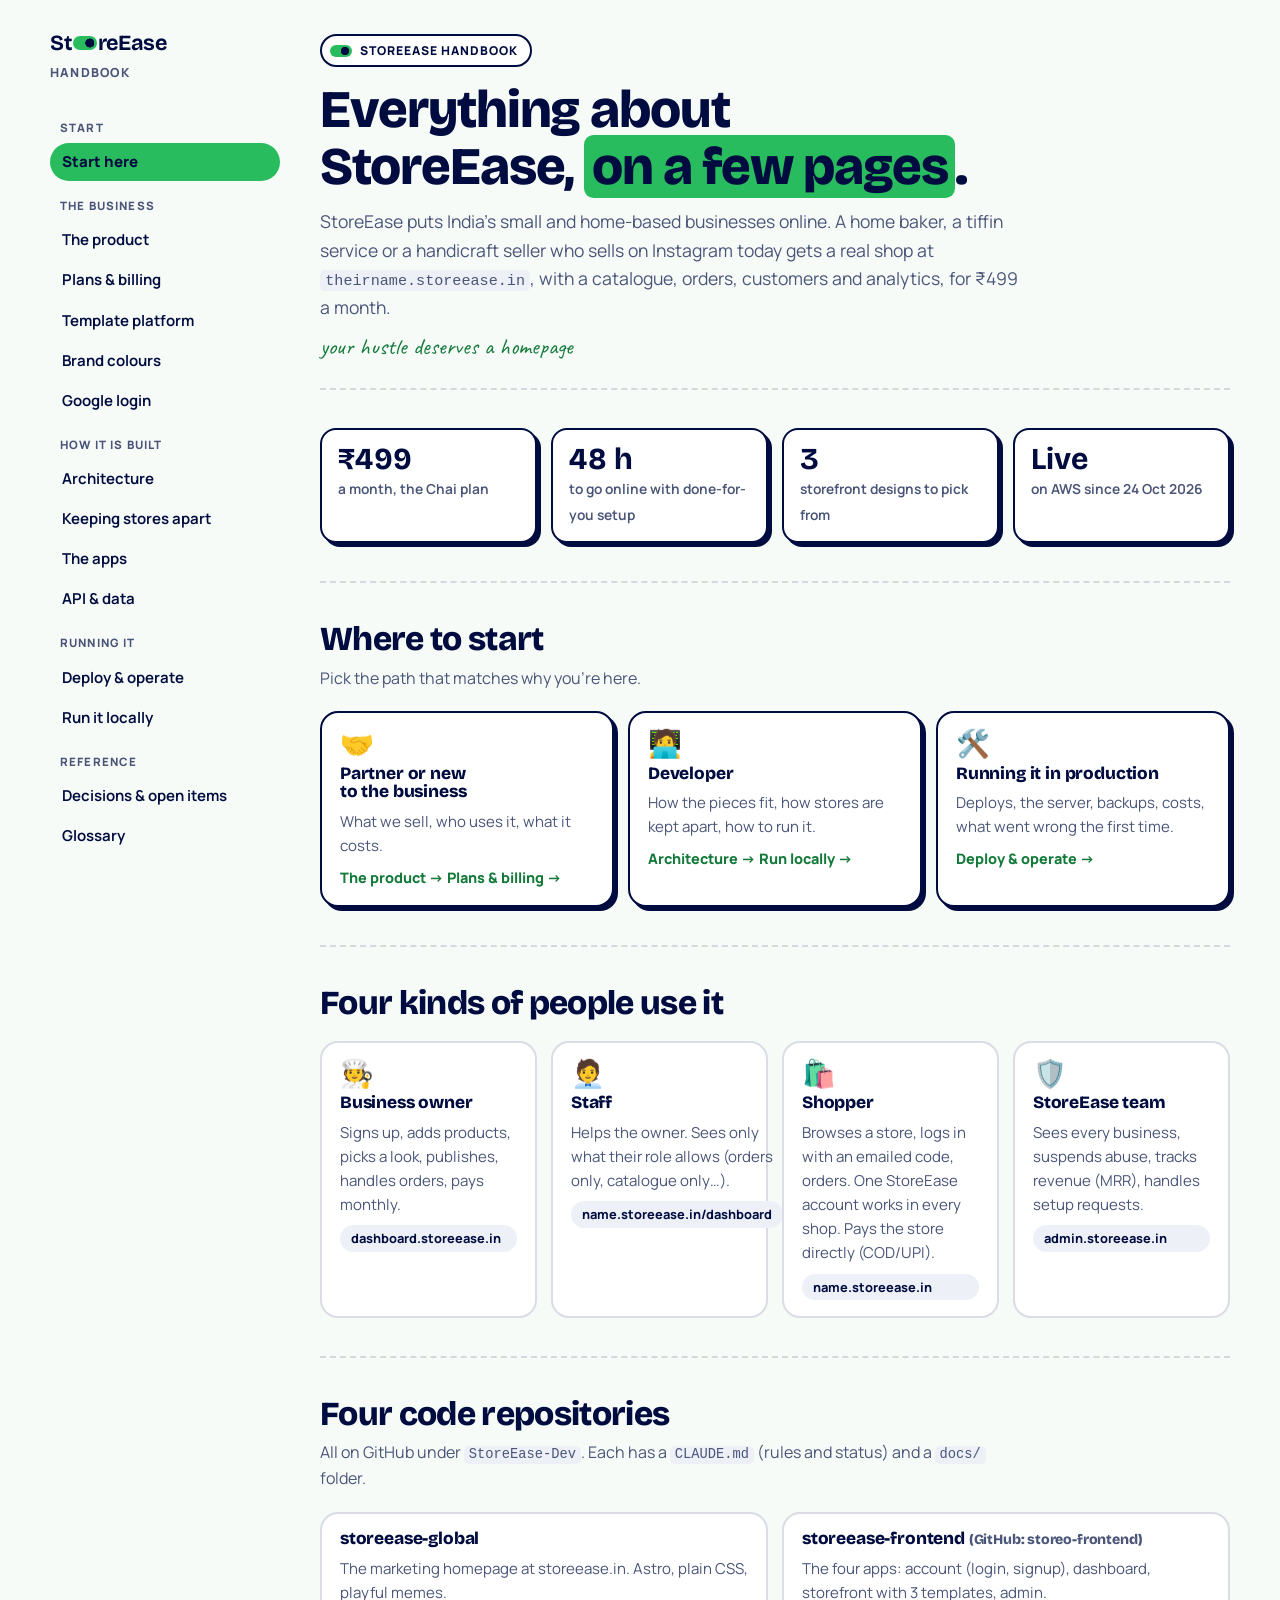
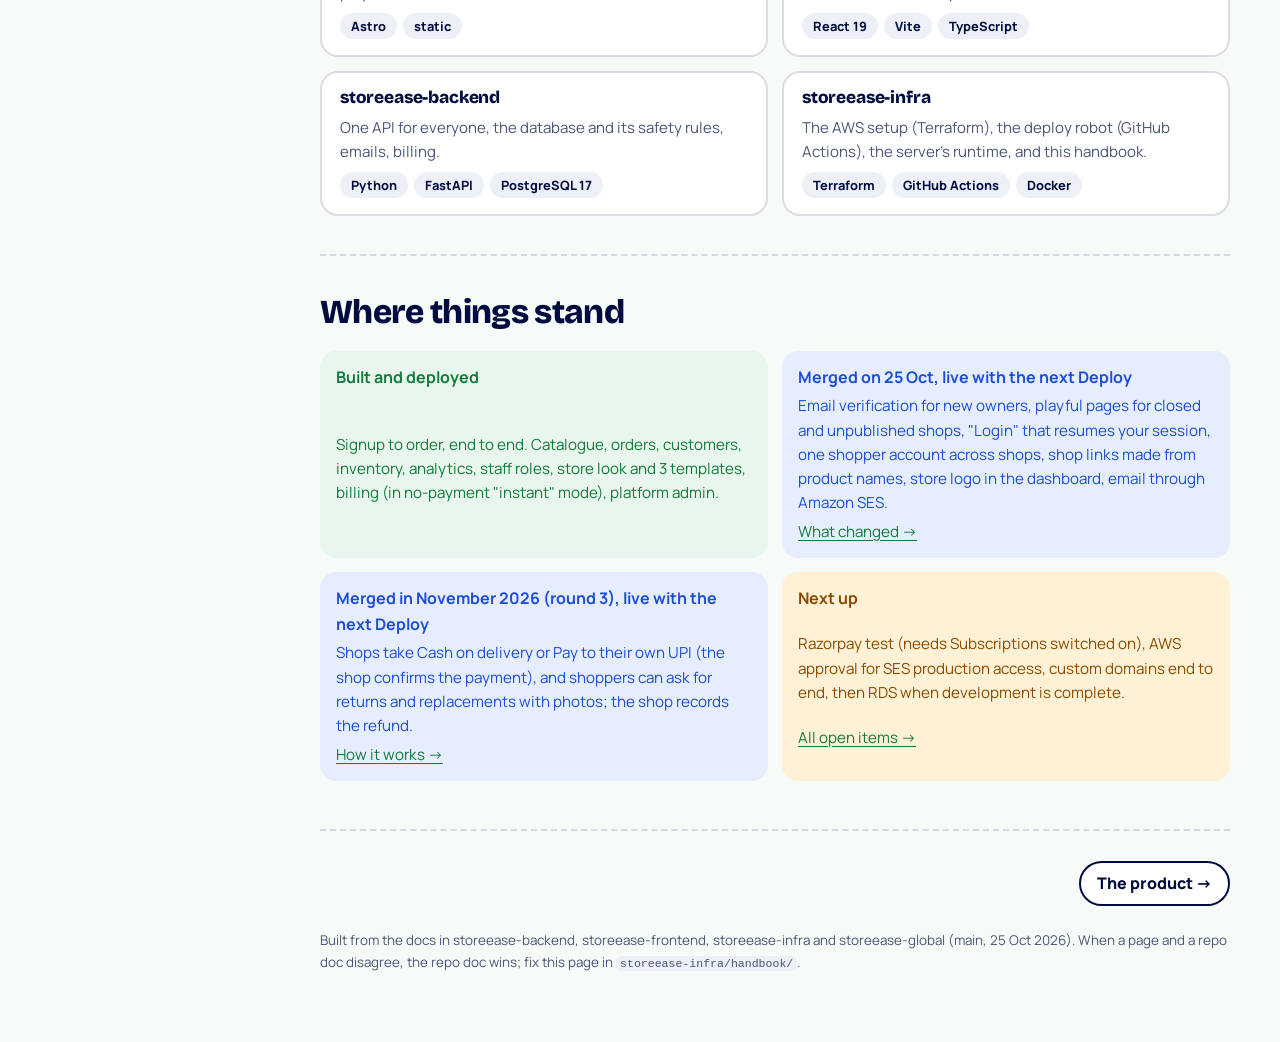
==== commit 255431d7: "Brand colours page (proposal for review) How templates get the shop's own colours: the owner picks o" ====
--- a/index.html
+++ b/index.html
@@ -20,6 +20,7 @@
 <a href="product.html">The product</a>
 <a href="pricing.html">Plans & billing</a>
 <a href="template-platform.html">Template platform</a>
+<a href="brand-colours.html">Brand colours</a>
 <a href="google-login.html">Google login</a>
 <div class="grp">How it is built</div>
 <a href="architecture.html">Architecture</a>
